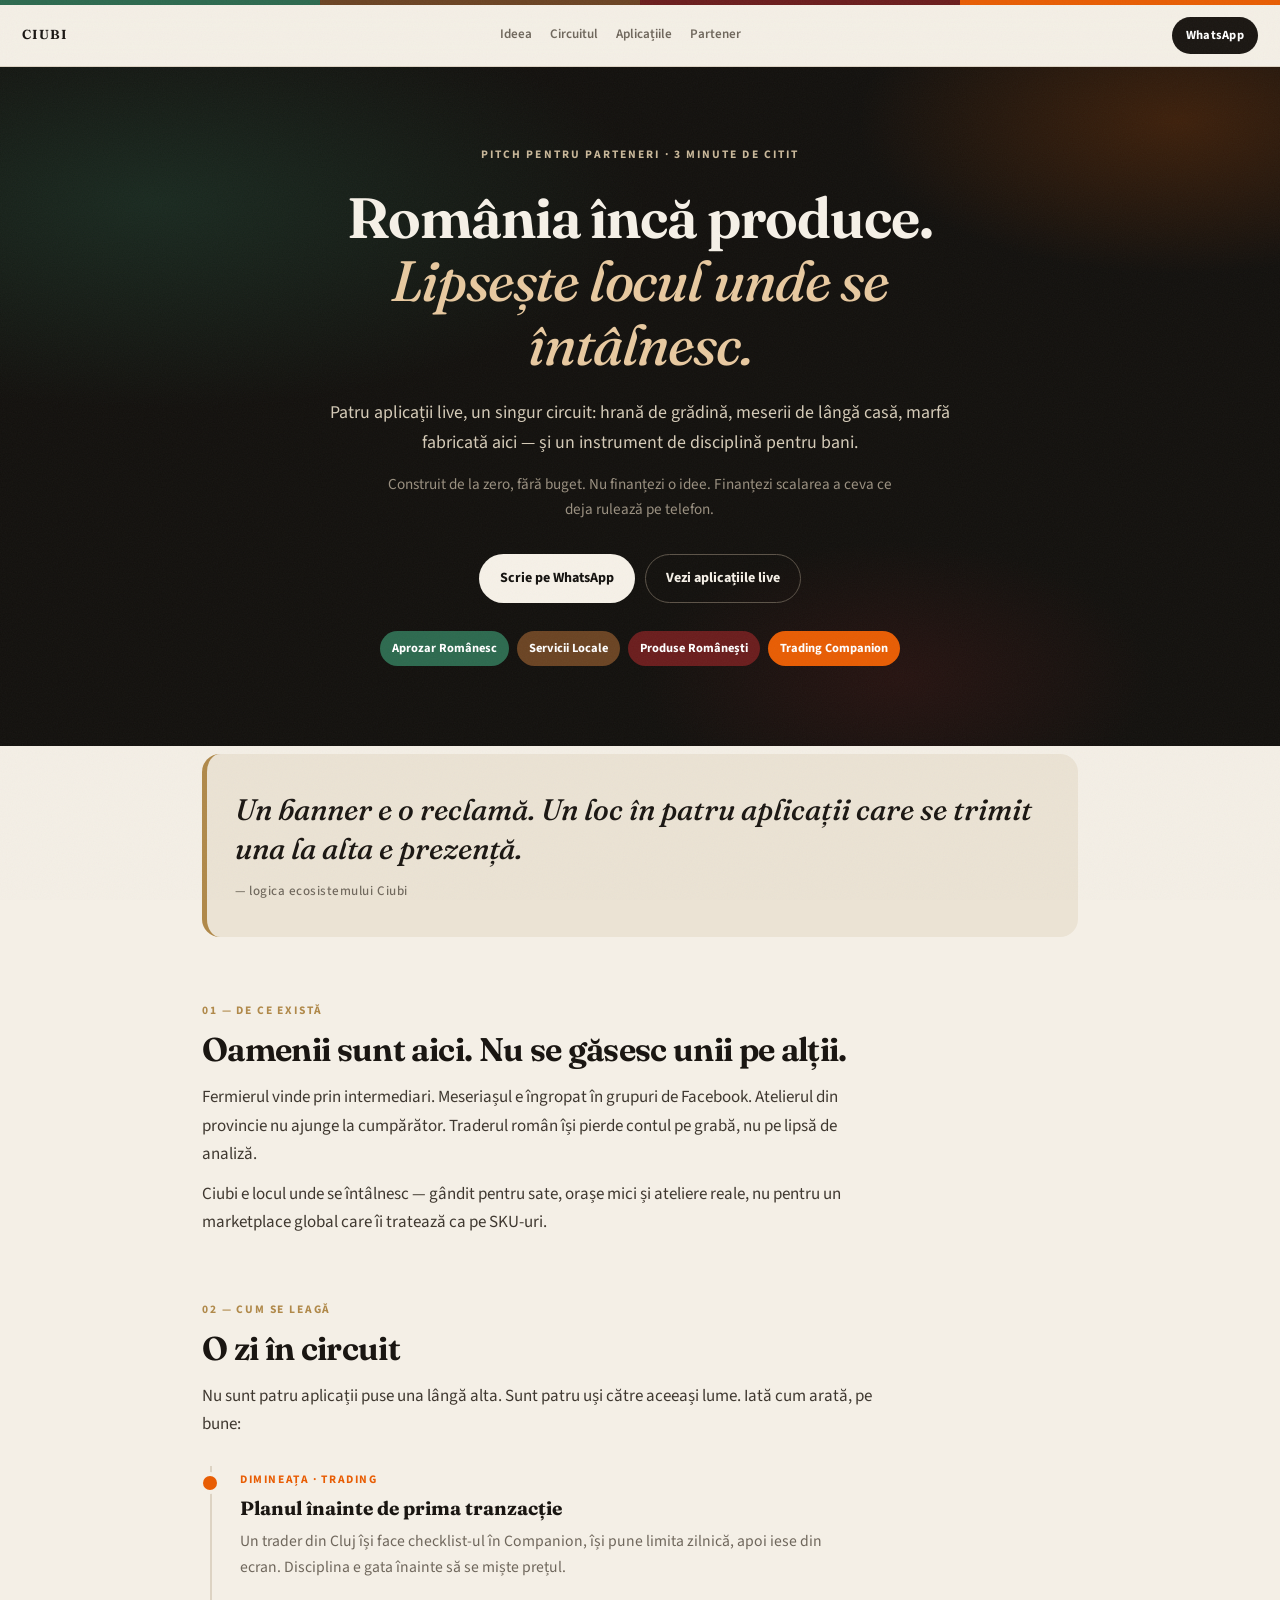
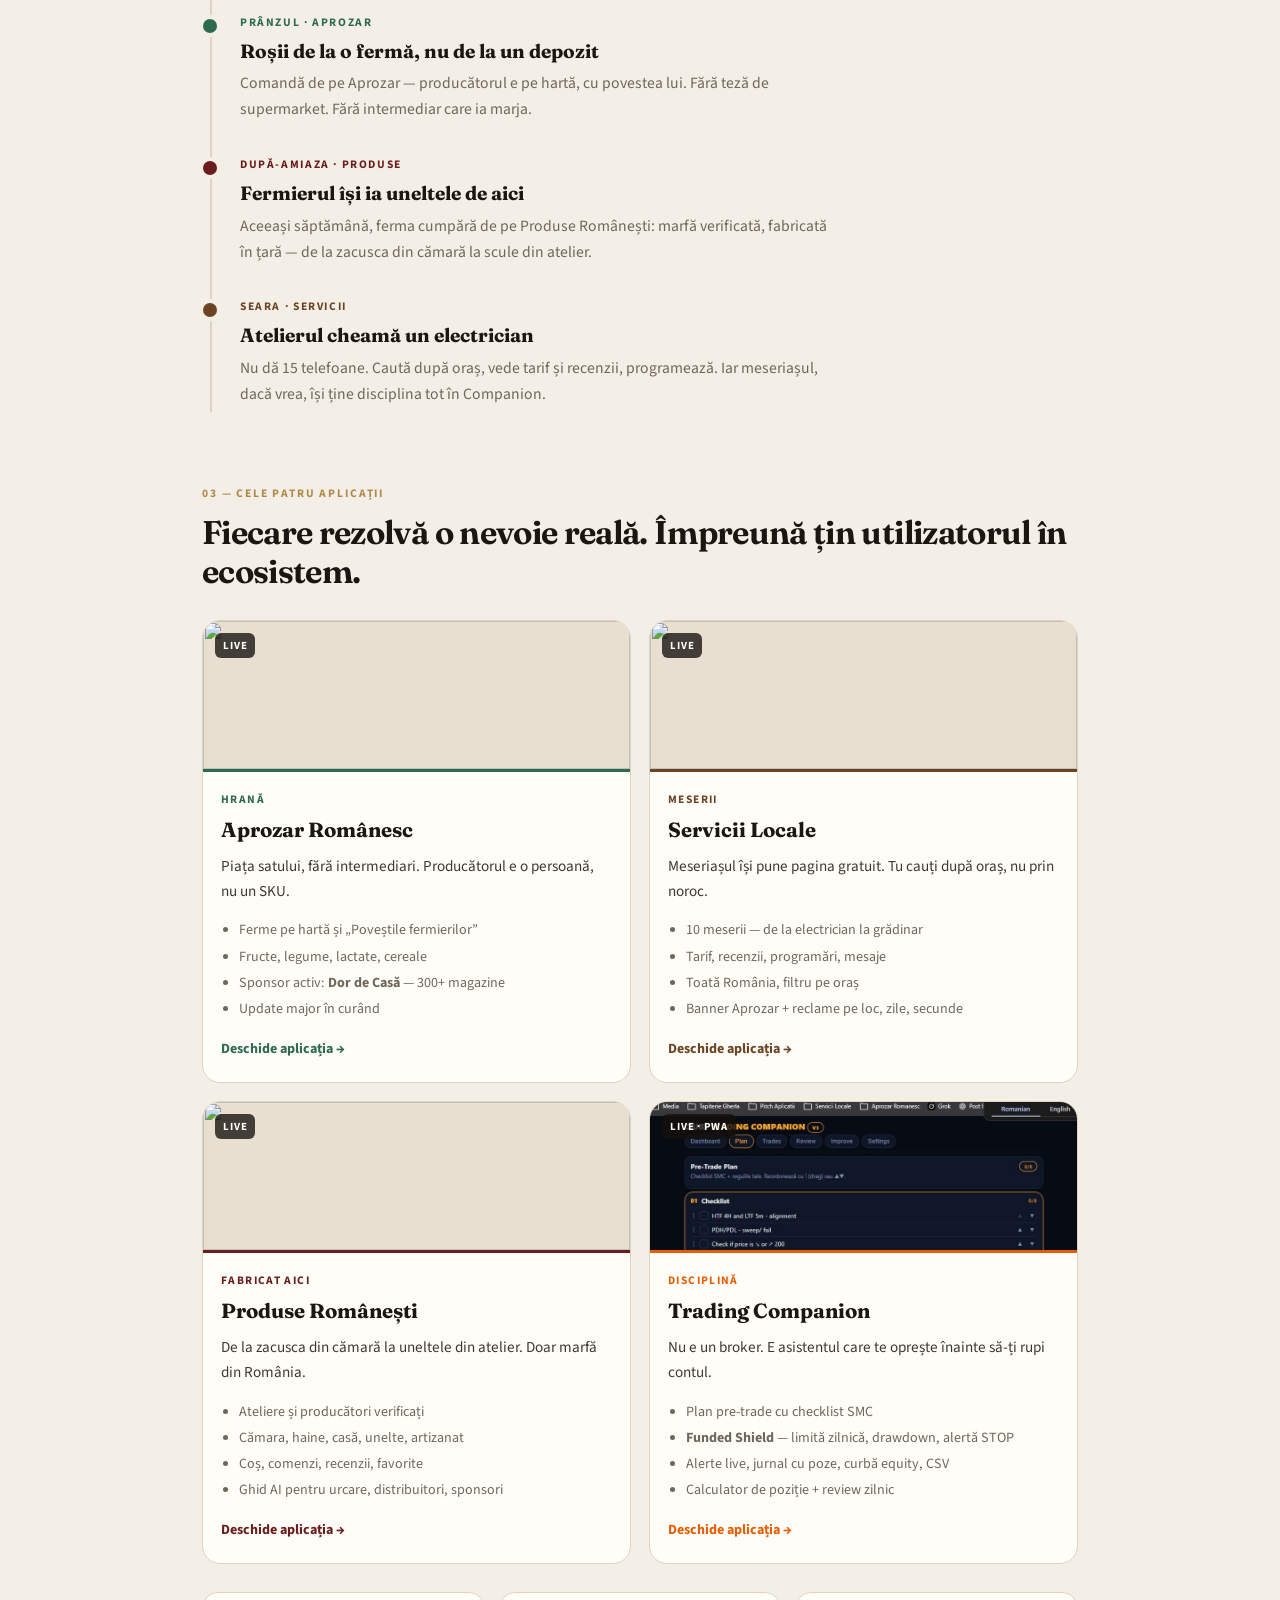
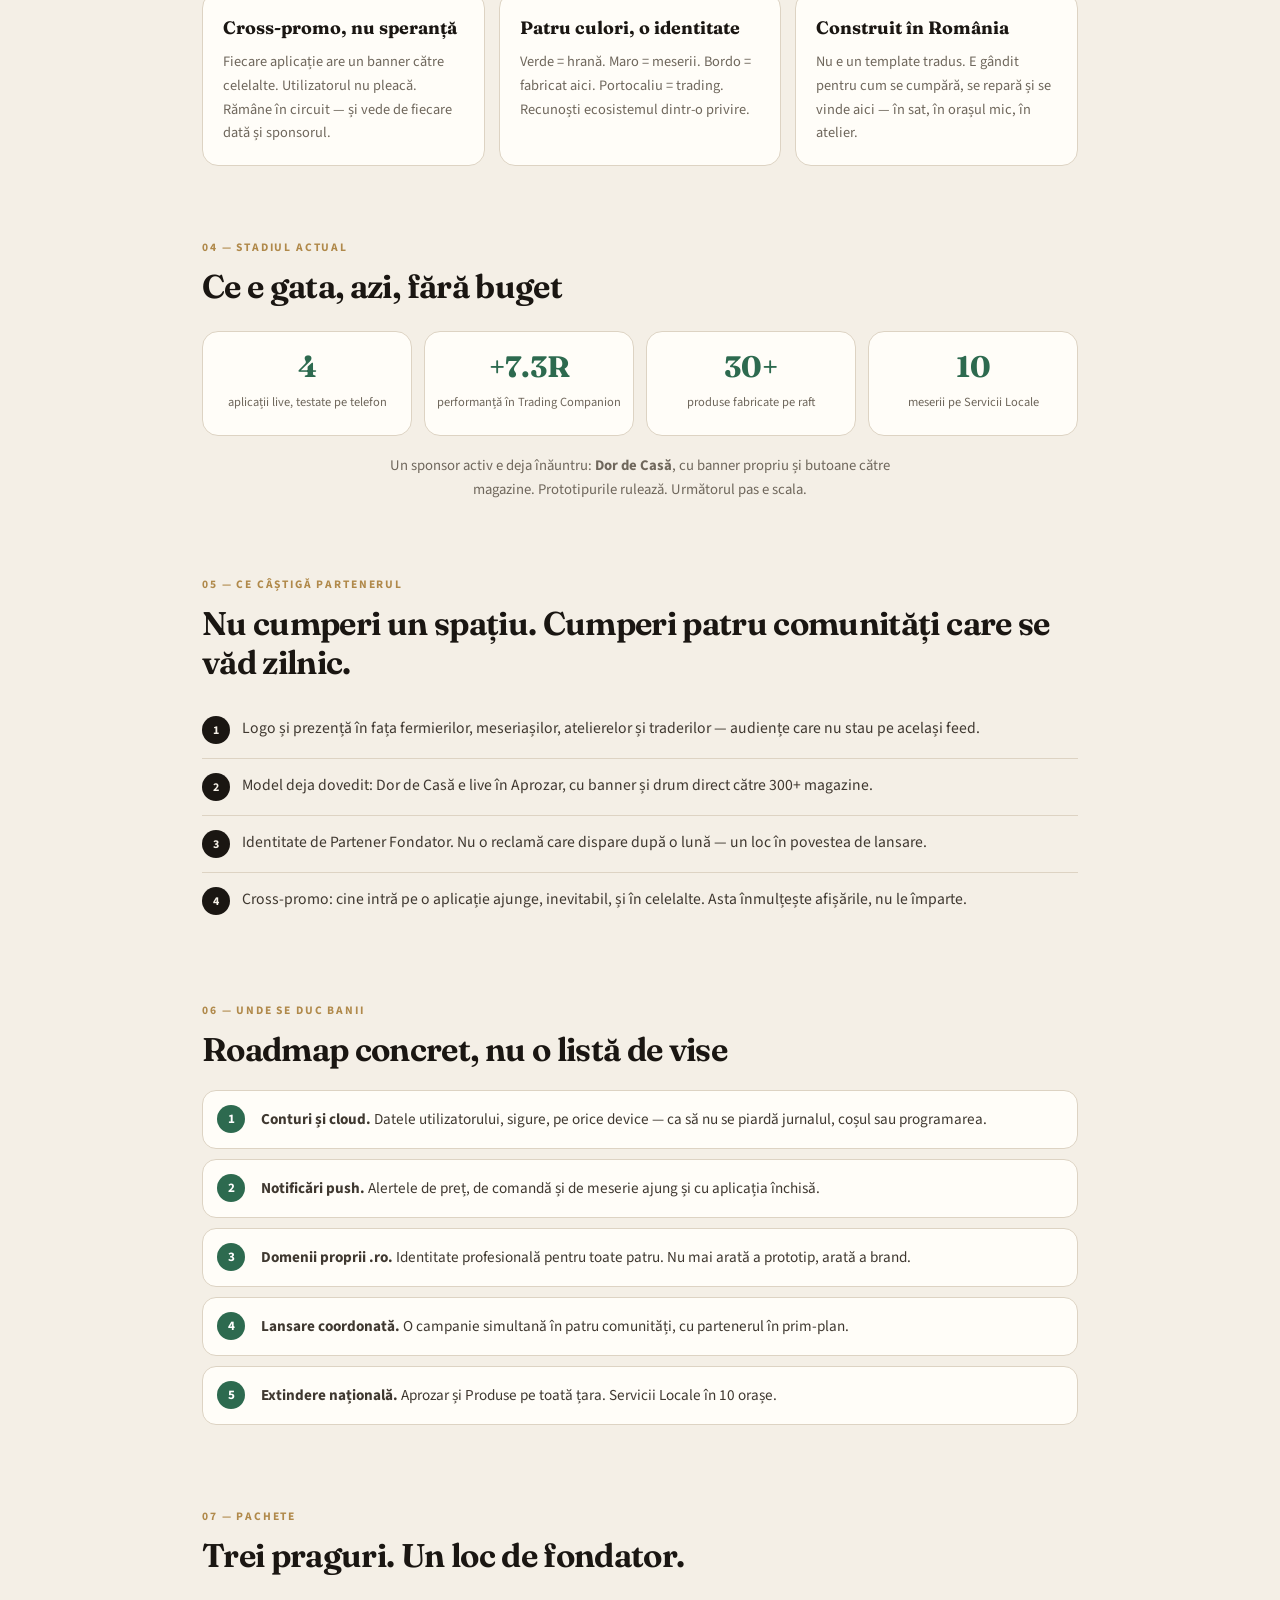
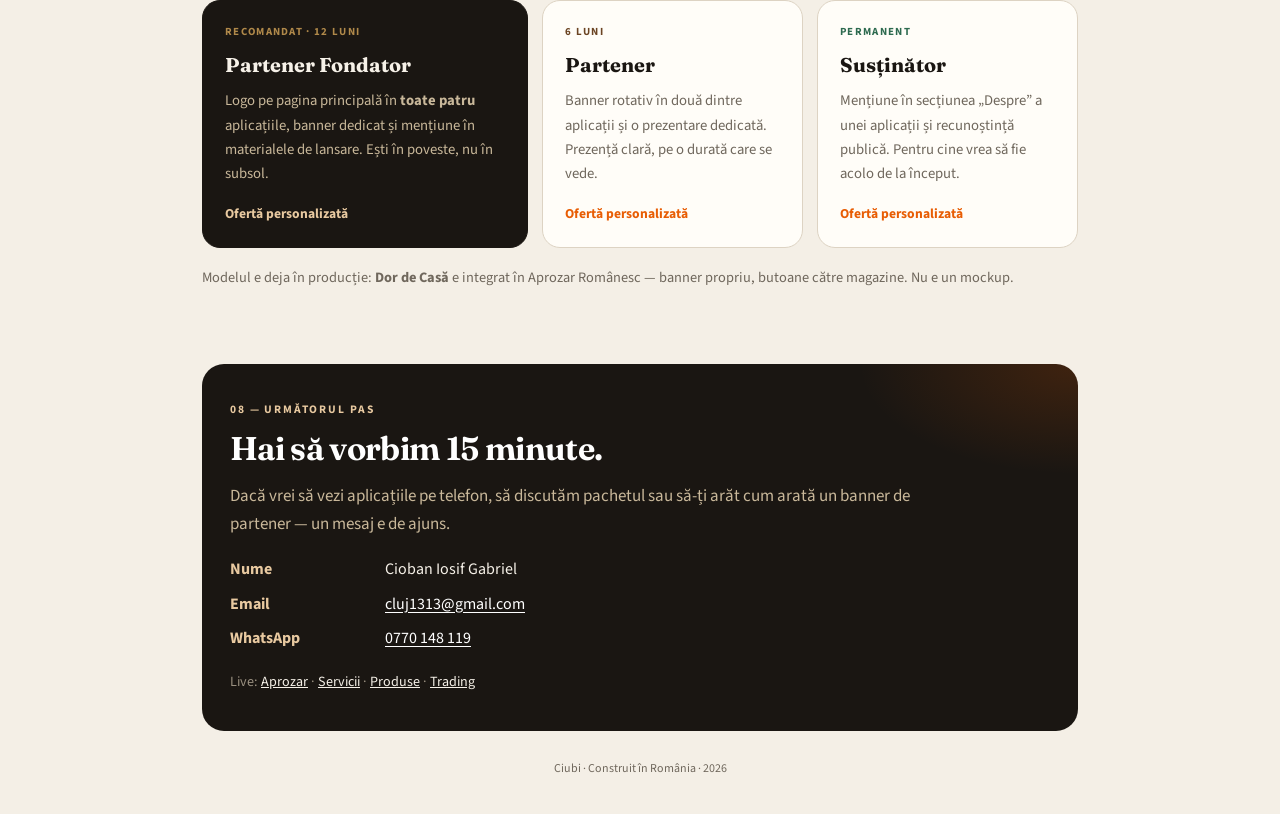
==== Pitch/index.html @ 78413bed "Pitch editorial pr8: poveste, tipografie, link /Pitch/" ====
<!DOCTYPE html>
<html lang="ro">
<head>
<meta charset="UTF-8">
<meta name="viewport" content="width=device-width, initial-scale=1.0">
<title>Ciubi — Pitch pentru parteneri</title>
<meta http-equiv="refresh" content="0;url=../?v=pr8">
<link rel="canonical" href="../?v=pr8">
<script>location.replace("../?v=pr8");</script>
</head>
<body>
<p><a href="../?v=pr8">Deschide Pitch Ciubi</a></p>
</body>
</html>
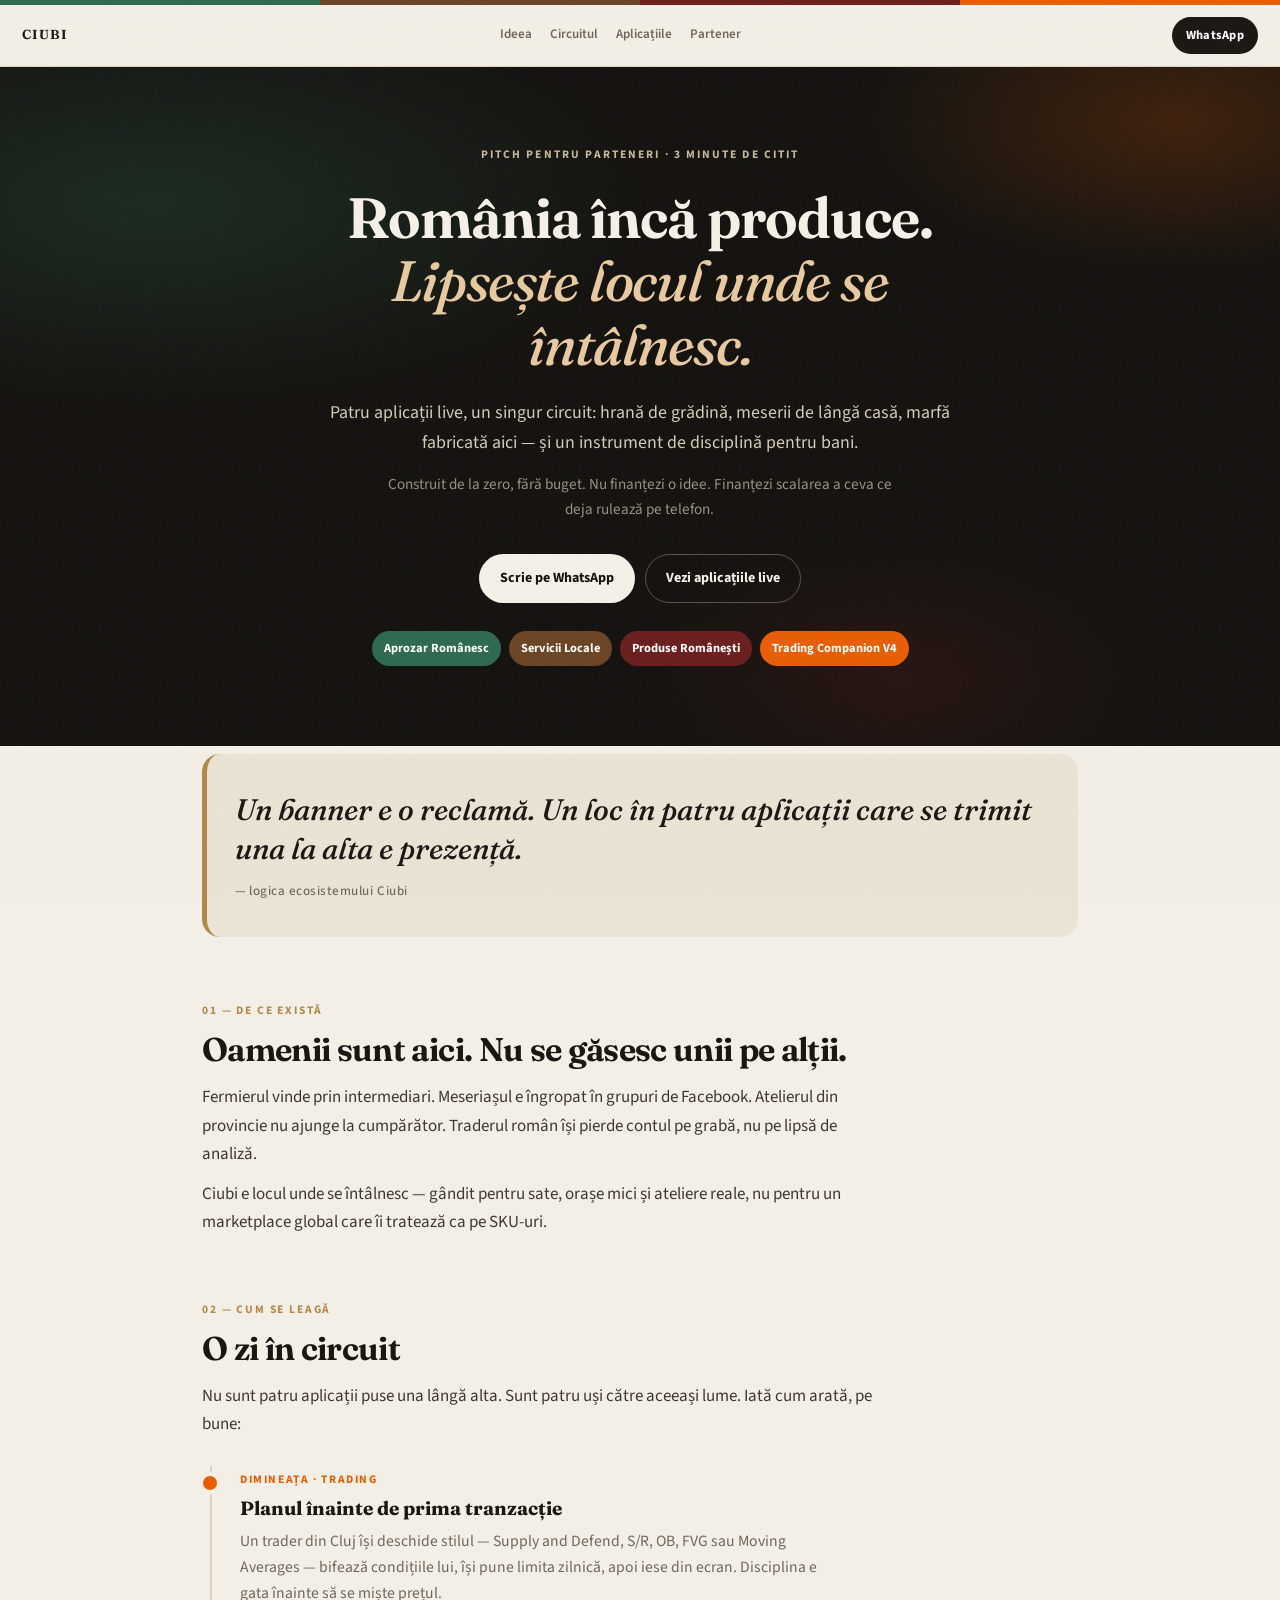
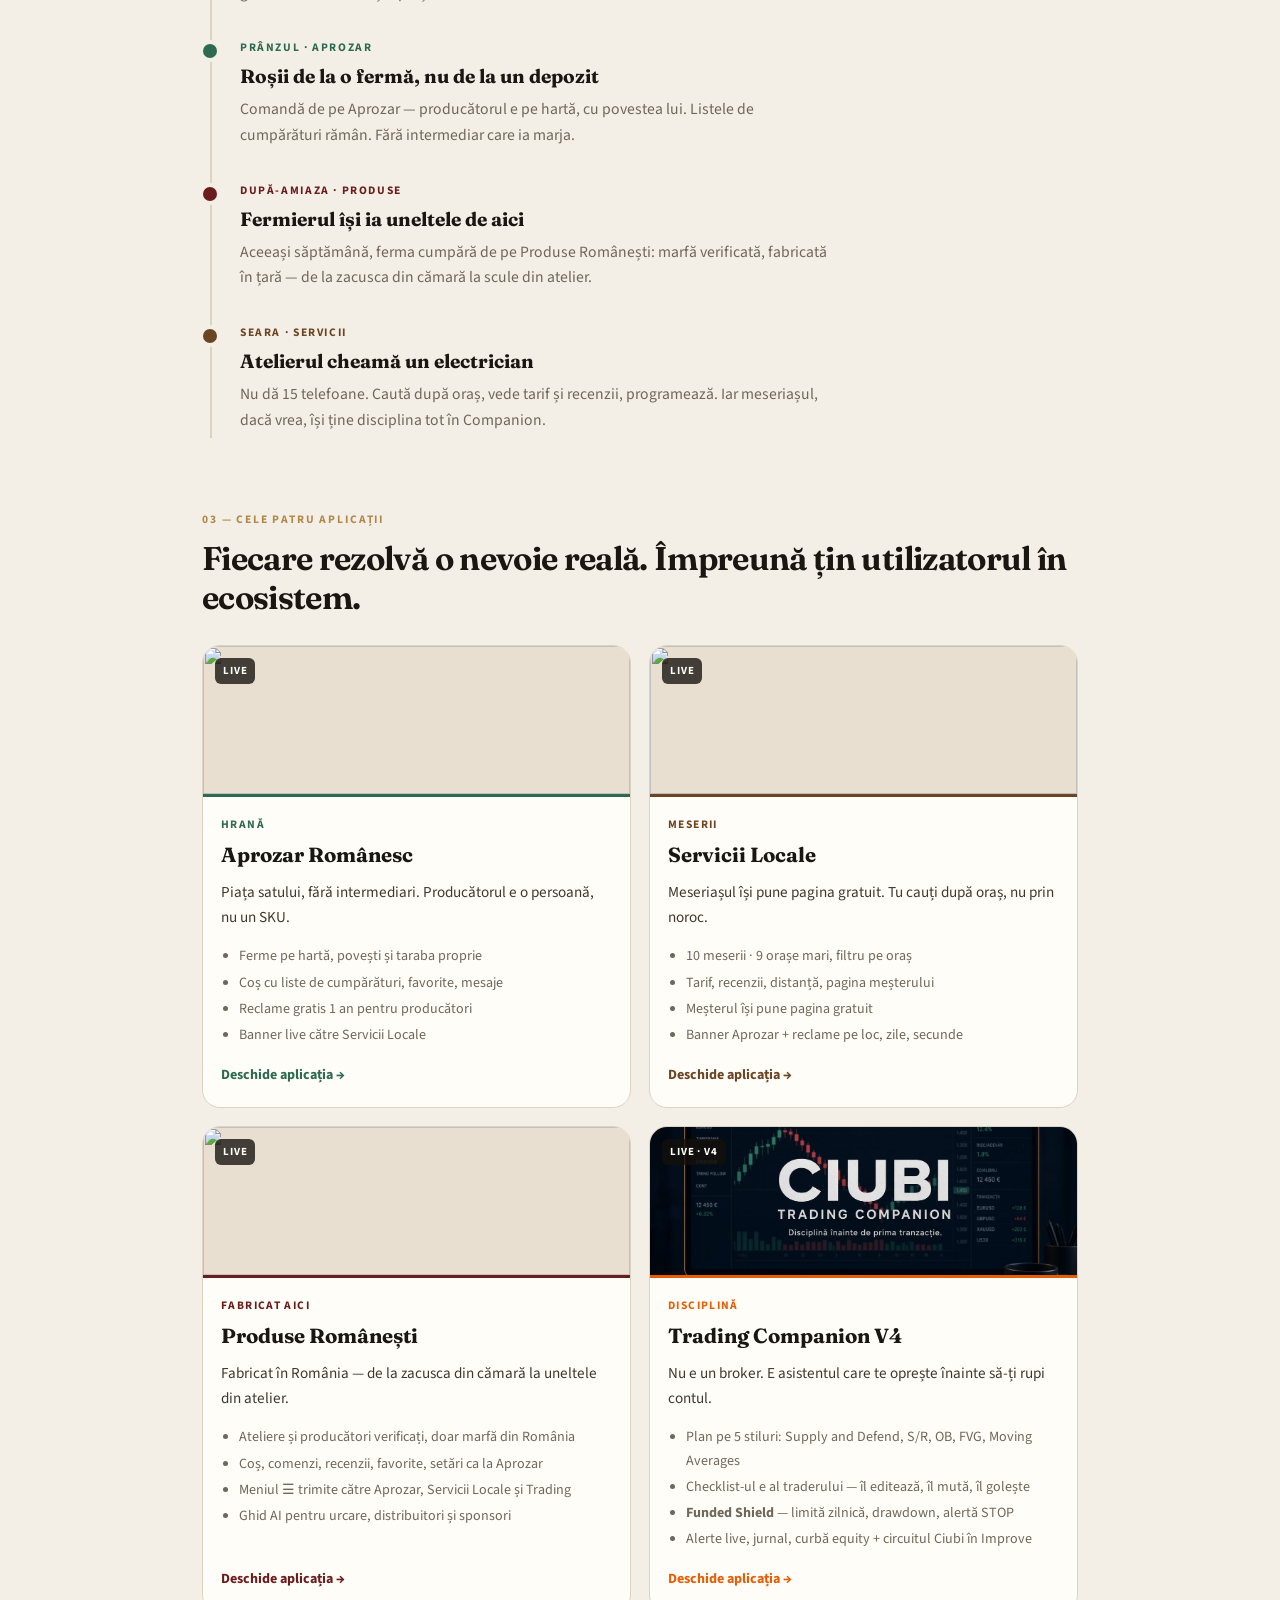
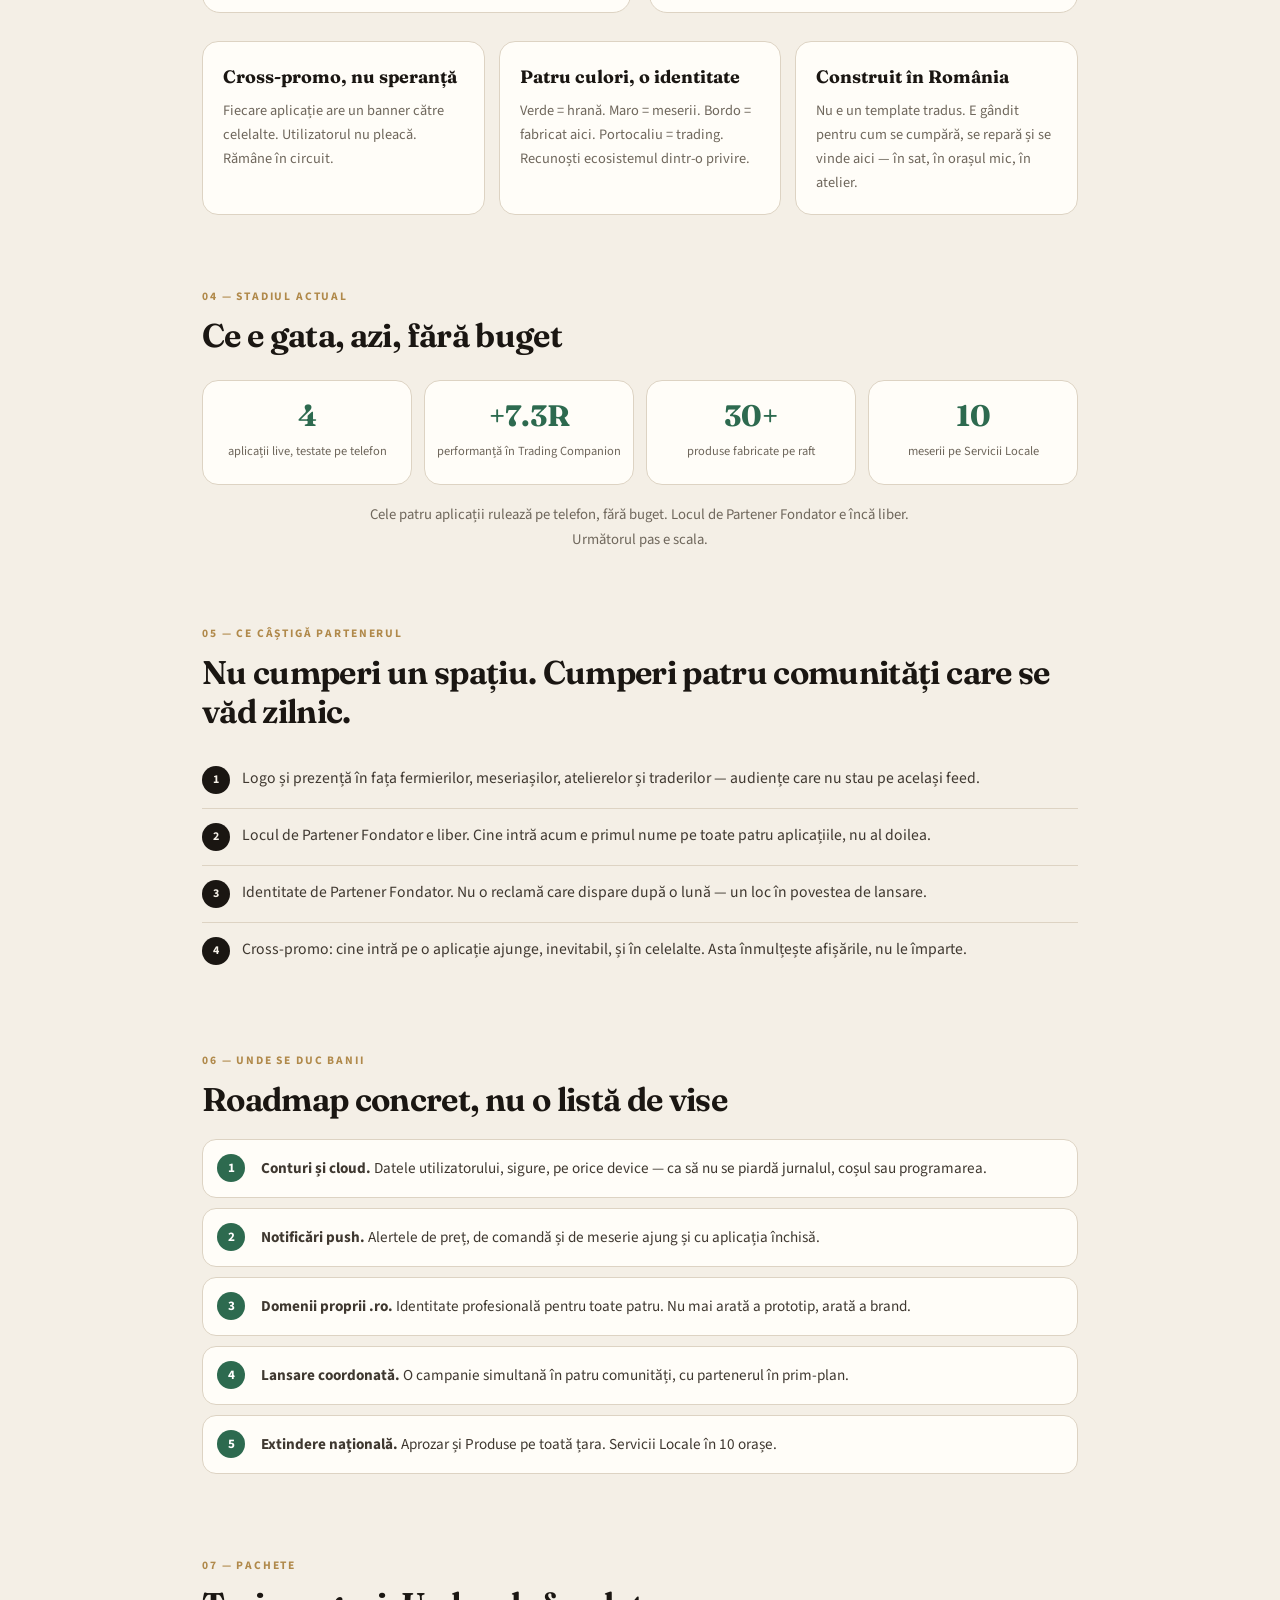
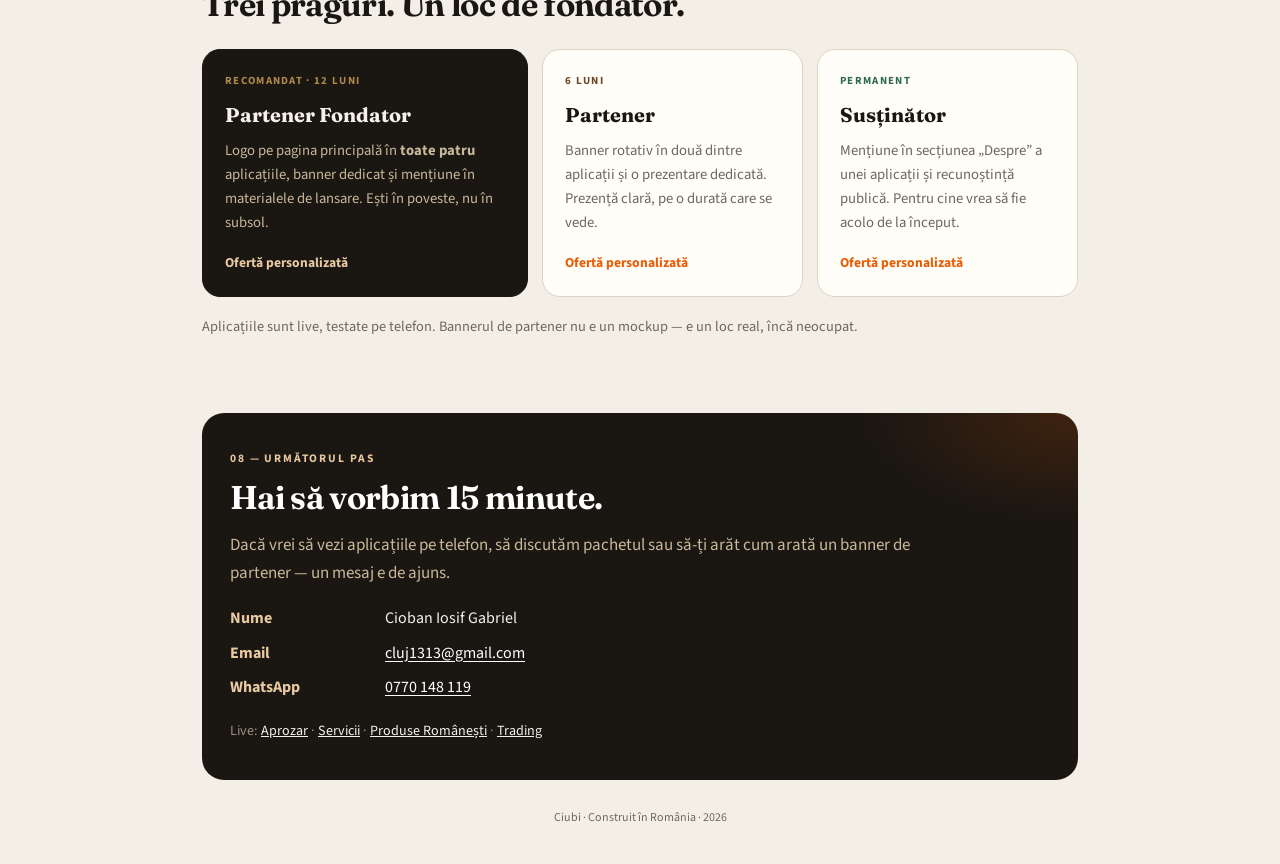
==== commit 1ea0864f: "Pitch pr13: Trading Companion V4 Cover nou, plan pe 5 stiluri, checklist-ul traderului, circuitul Ci" ====
--- a/Pitch/index.html
+++ b/Pitch/index.html
@@ -4,11 +4,11 @@
 <meta charset="UTF-8">
 <meta name="viewport" content="width=device-width, initial-scale=1.0">
 <title>Ciubi — Pitch pentru parteneri</title>
-<meta http-equiv="refresh" content="0;url=../?v=pr8">
-<link rel="canonical" href="../?v=pr8">
-<script>location.replace("../?v=pr8");</script>
+<meta http-equiv="refresh" content="0;url=../?v=pr13">
+<link rel="canonical" href="../?v=pr13">
+<script>location.replace("../?v=pr13");</script>
 </head>
 <body>
-<p><a href="../?v=pr8">Deschide Pitch Ciubi</a></p>
+<p><a href="../?v=pr13">Deschide Pitch Ciubi</a></p>
 </body>
 </html>
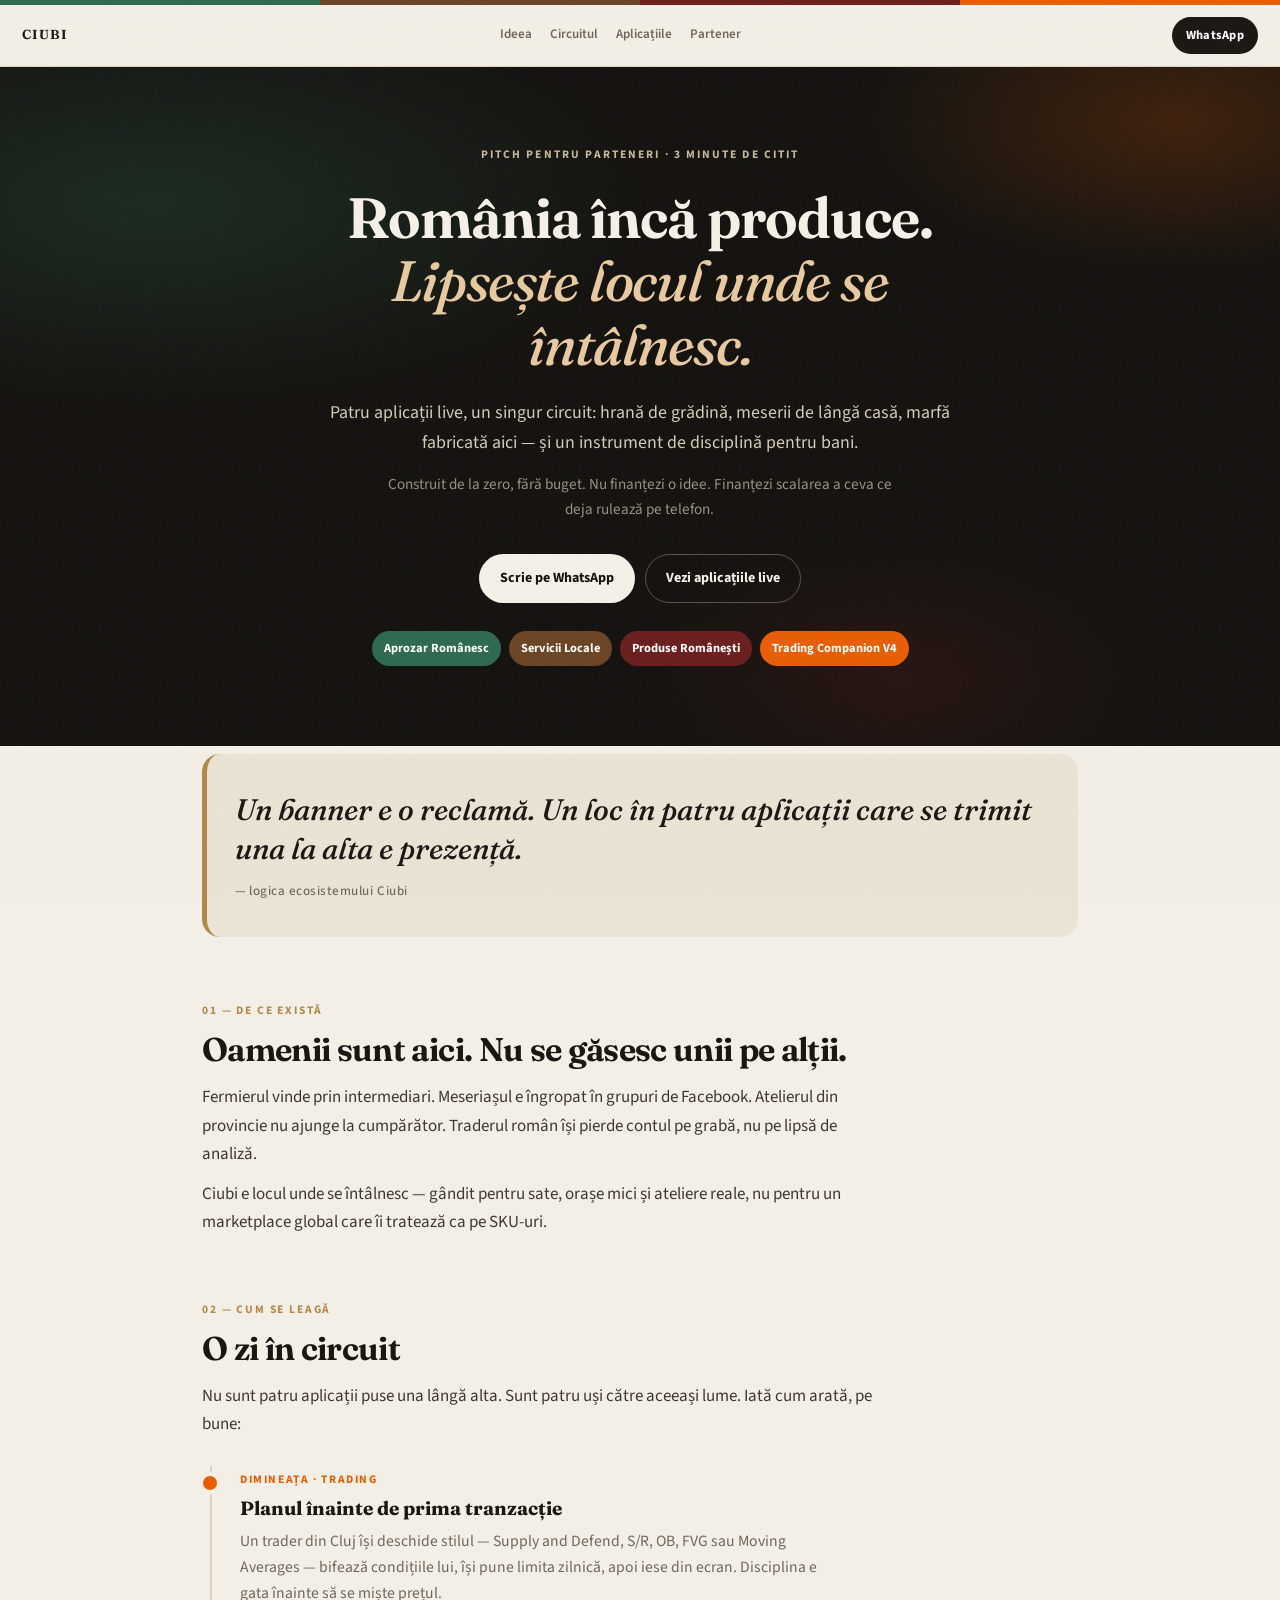
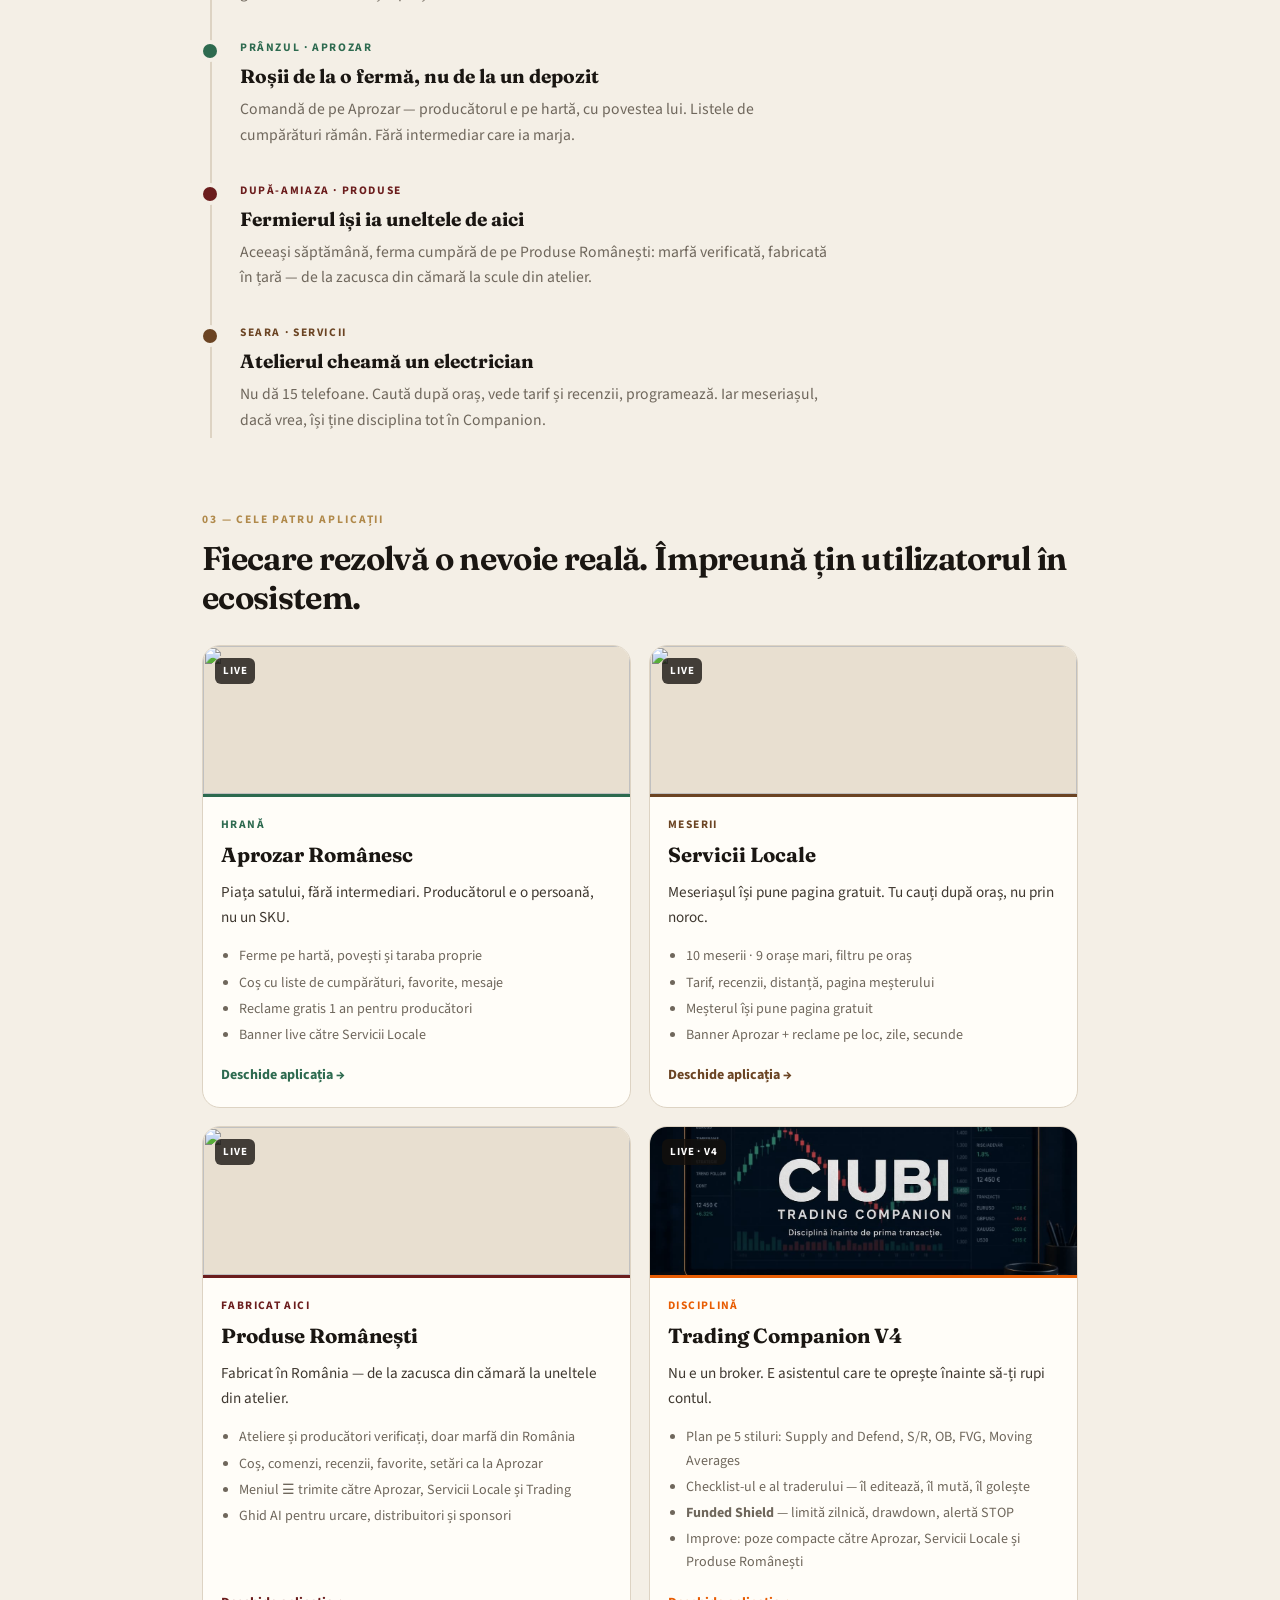
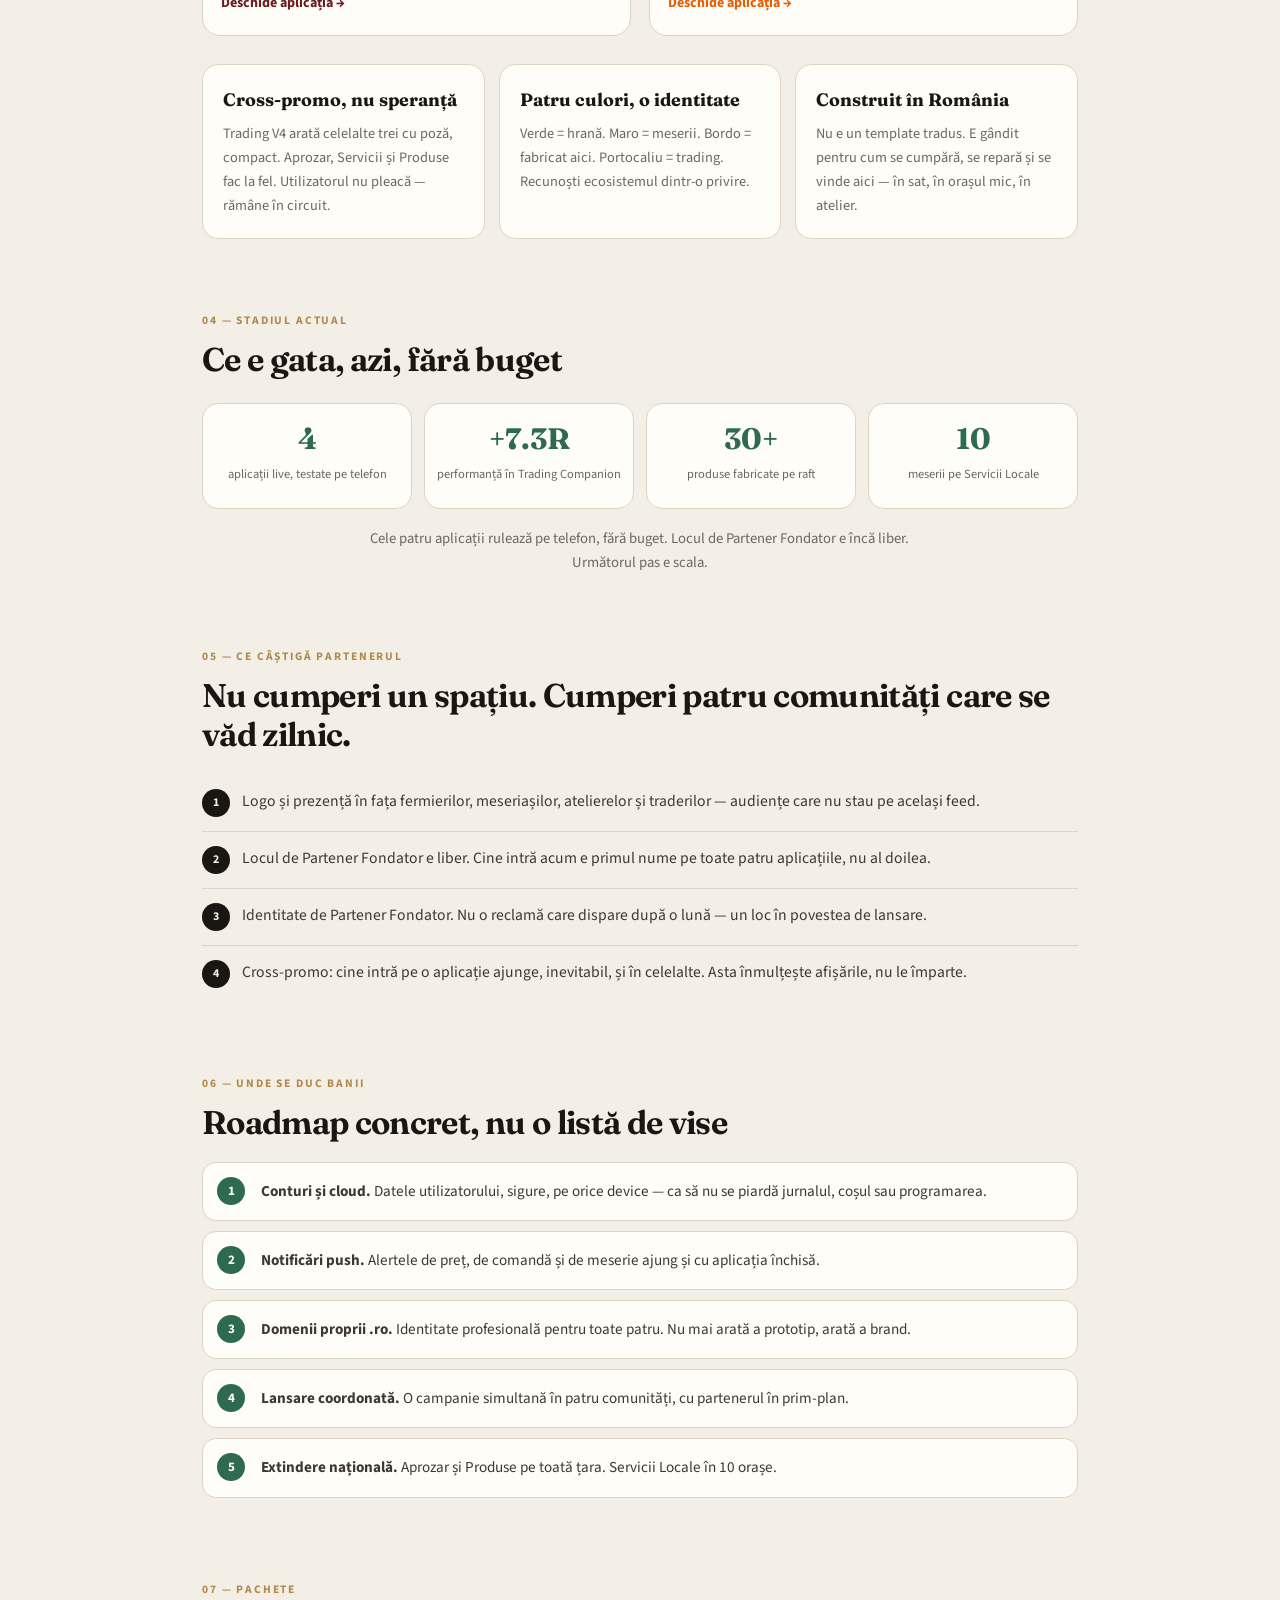
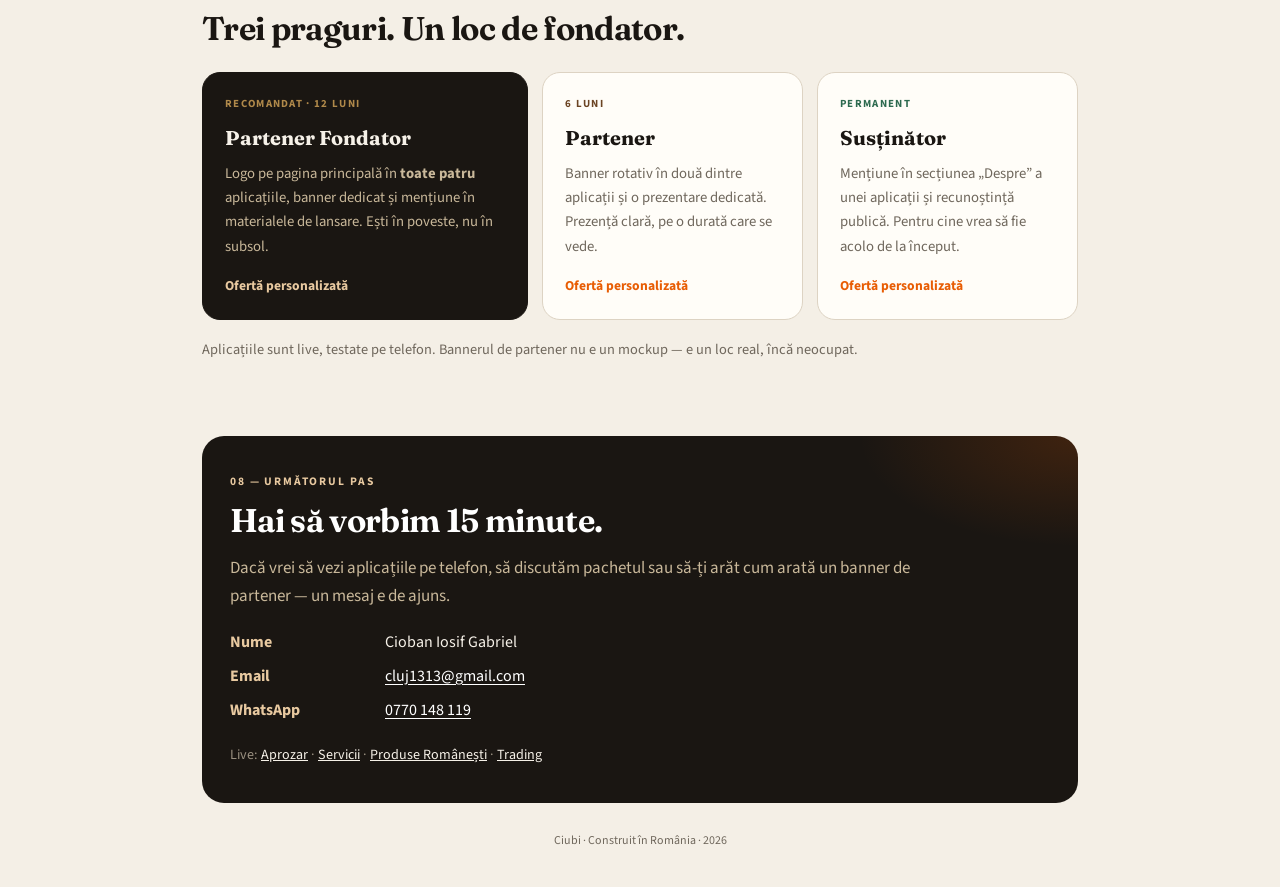
==== commit e9290202: "Pitch pr14: V4 live, poze compacte în Improve Plan pe 5 stiluri, checklist-ul traderului, circuitul " ====
--- a/Pitch/index.html
+++ b/Pitch/index.html
@@ -4,11 +4,11 @@
 <meta charset="UTF-8">
 <meta name="viewport" content="width=device-width, initial-scale=1.0">
 <title>Ciubi — Pitch pentru parteneri</title>
-<meta http-equiv="refresh" content="0;url=../?v=pr13">
-<link rel="canonical" href="../?v=pr13">
-<script>location.replace("../?v=pr13");</script>
+<meta http-equiv="refresh" content="0;url=../?v=pr14">
+<link rel="canonical" href="../?v=pr14">
+<script>location.replace("../?v=pr14");</script>
 </head>
 <body>
-<p><a href="../?v=pr13">Deschide Pitch Ciubi</a></p>
+<p><a href="../?v=pr14">Deschide Pitch Ciubi</a></p>
 </body>
 </html>
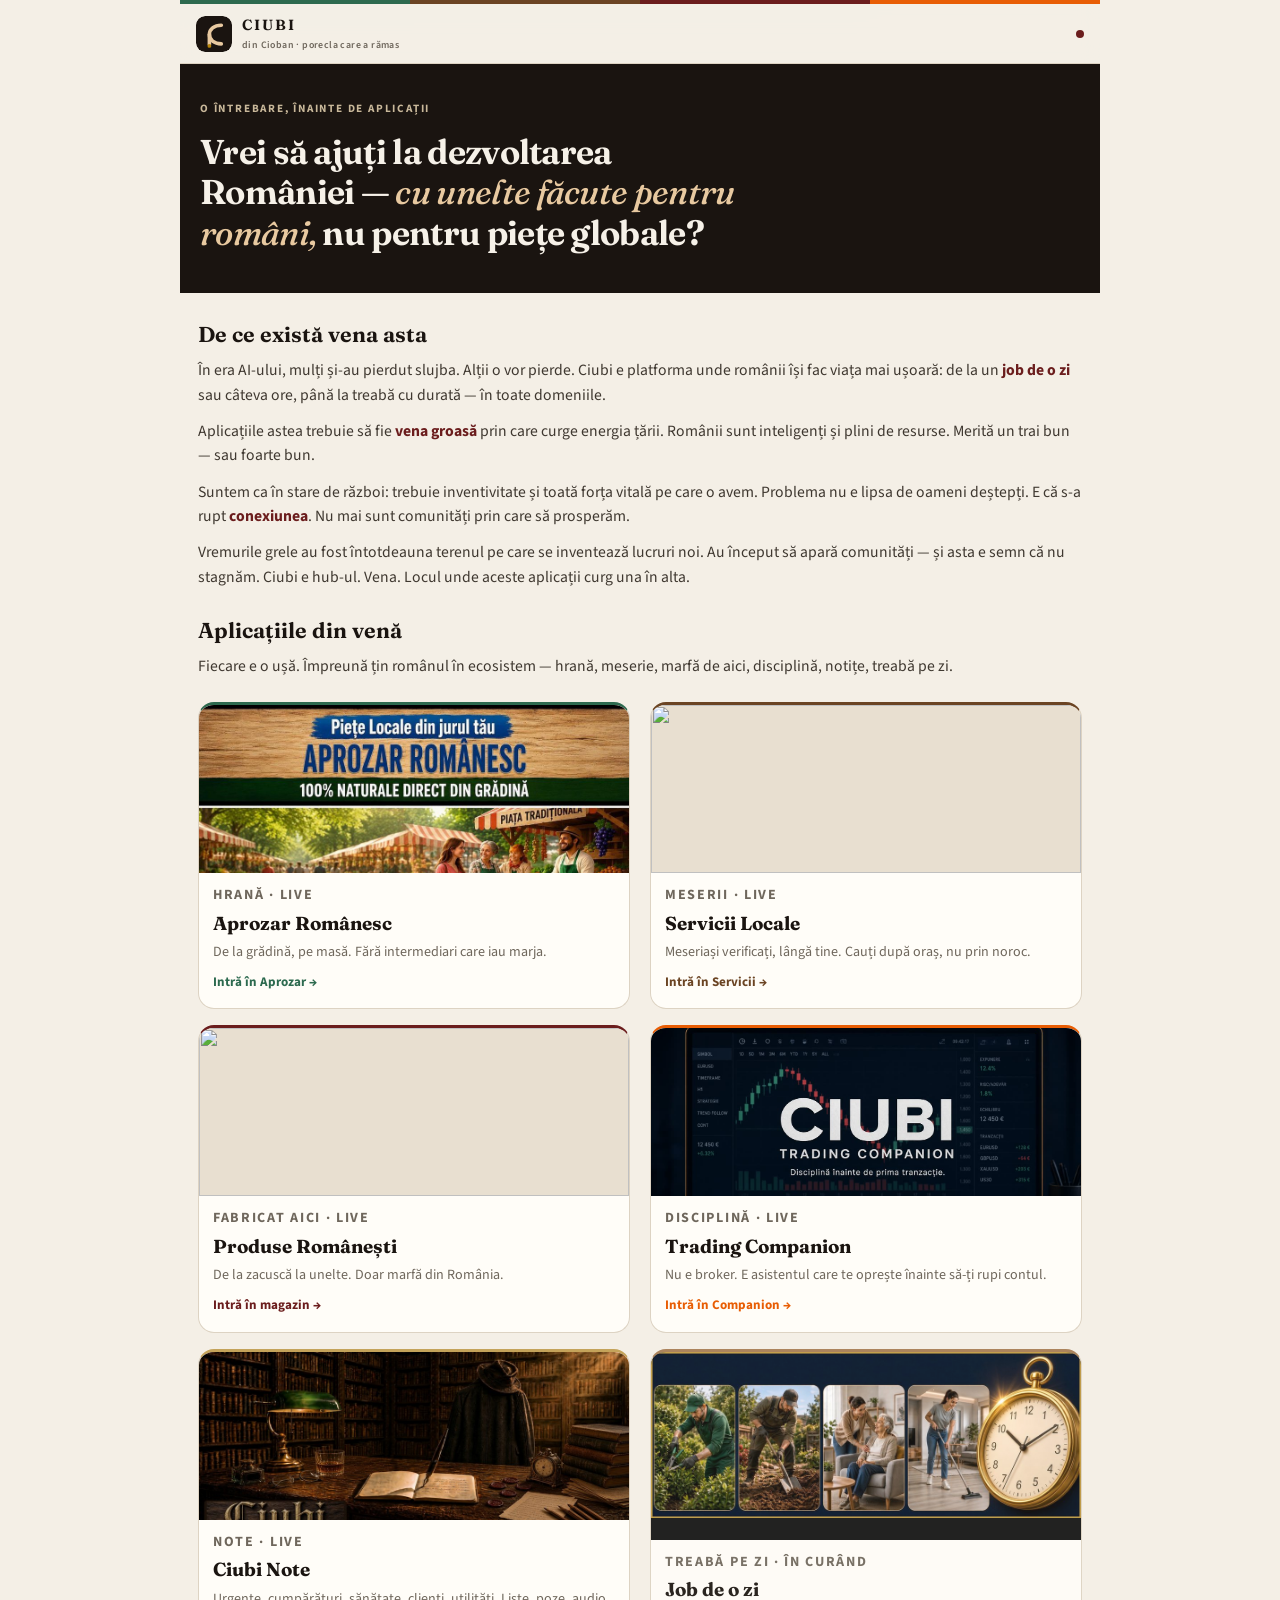
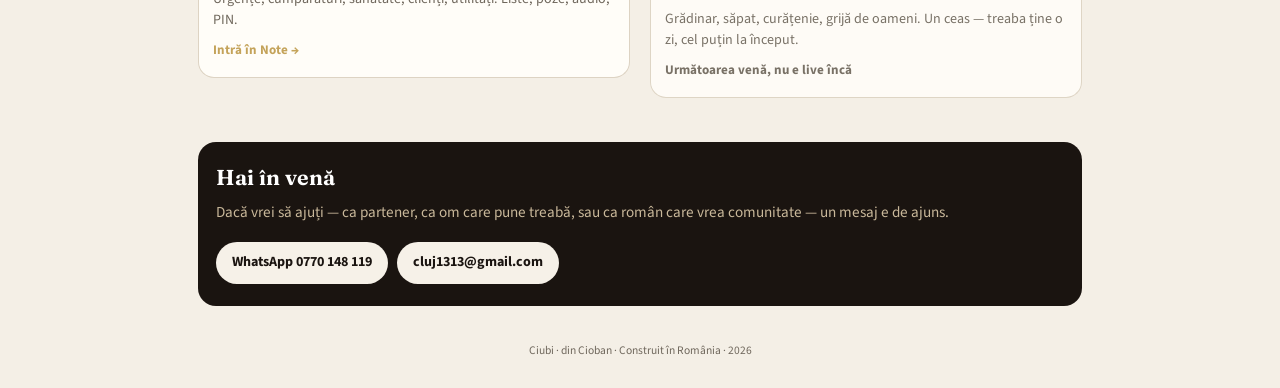
==== commit b2648061: "Secret Menu phase 1: bump Pitch redirect cache-bust to secret1" ====
--- a/Pitch/index.html
+++ b/Pitch/index.html
@@ -4,11 +4,11 @@
 <meta charset="UTF-8">
 <meta name="viewport" content="width=device-width, initial-scale=1.0">
 <title>Ciubi — Pitch pentru parteneri</title>
-<meta http-equiv="refresh" content="0;url=../?v=pr14">
-<link rel="canonical" href="../?v=pr14">
-<script>location.replace("../?v=pr14");</script>
+<meta http-equiv="refresh" content="0;url=../?v=secret1">
+<link rel="canonical" href="../?v=secret1">
+<script>location.replace("../?v=secret1");</script>
 </head>
 <body>
-<p><a href="../?v=pr14">Deschide Pitch Ciubi</a></p>
+<p><a href="../?v=secret1">Deschide Pitch Ciubi</a></p>
 </body>
 </html>
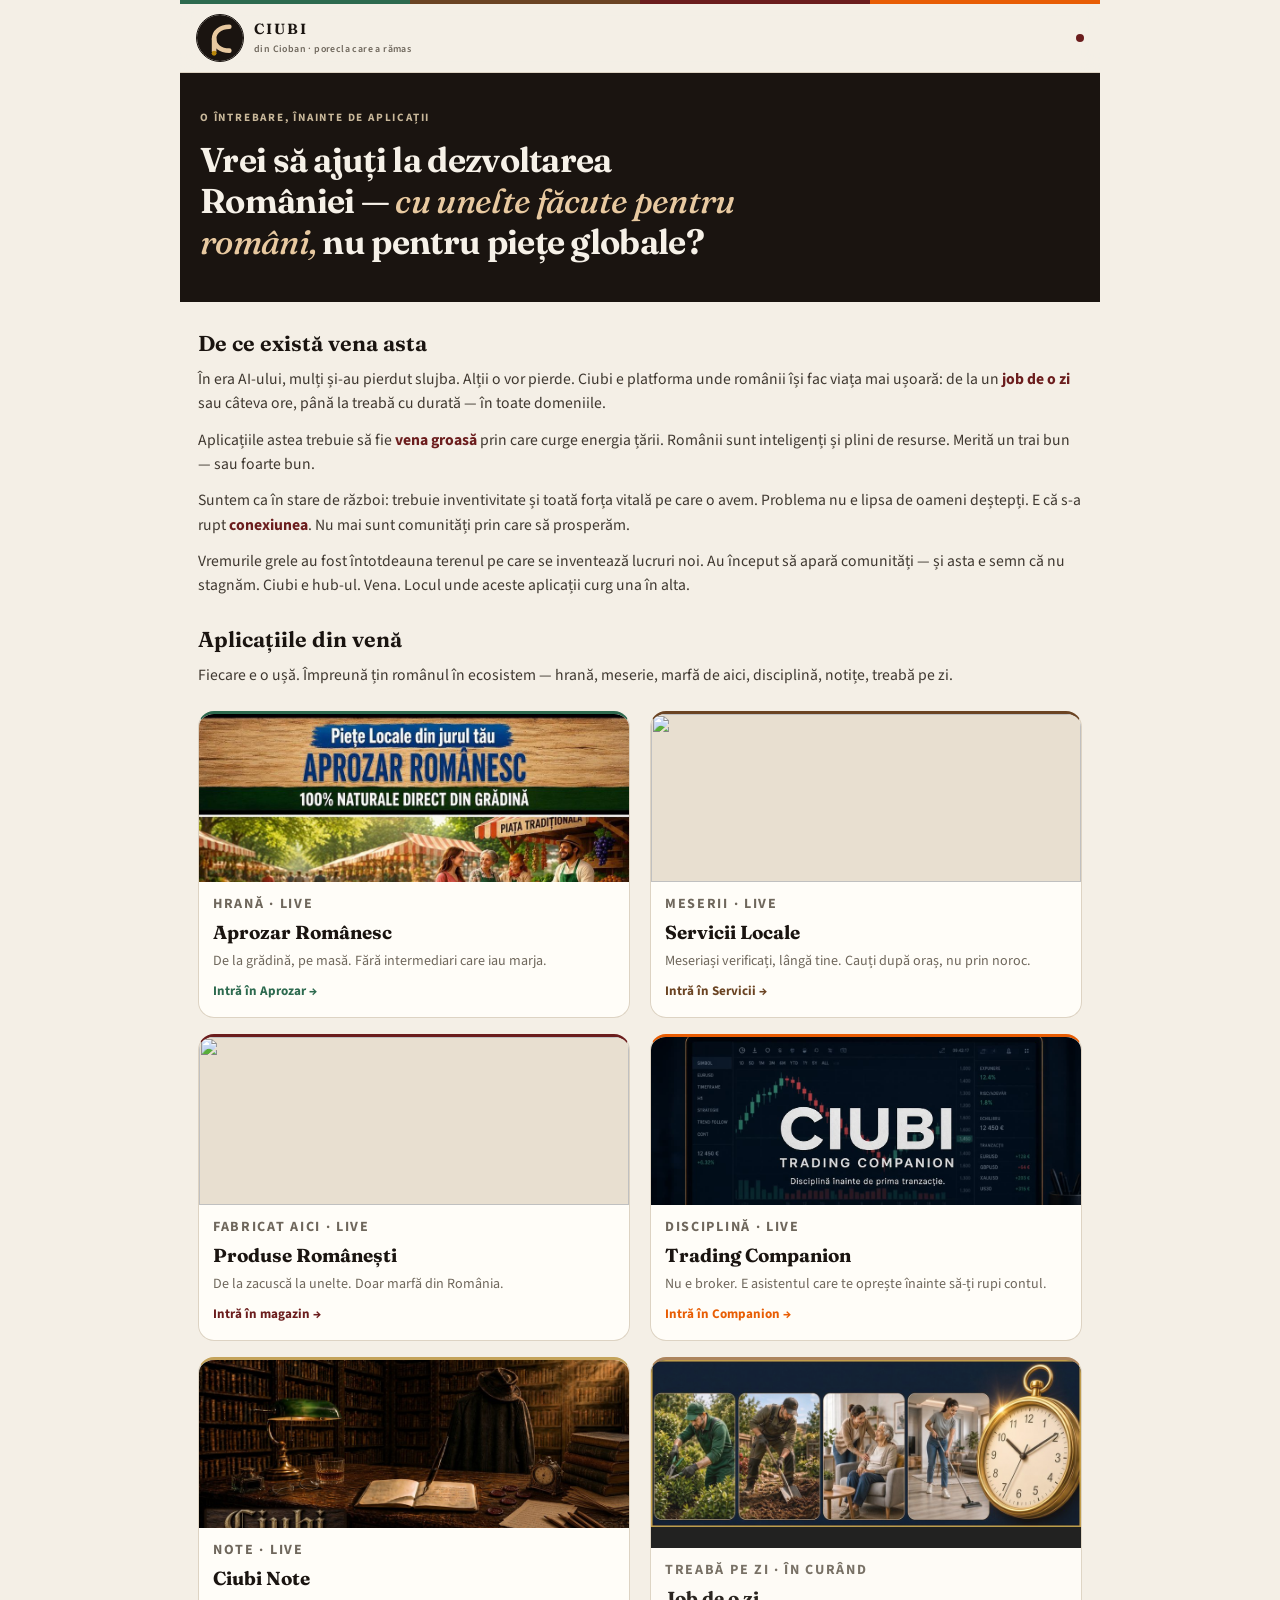
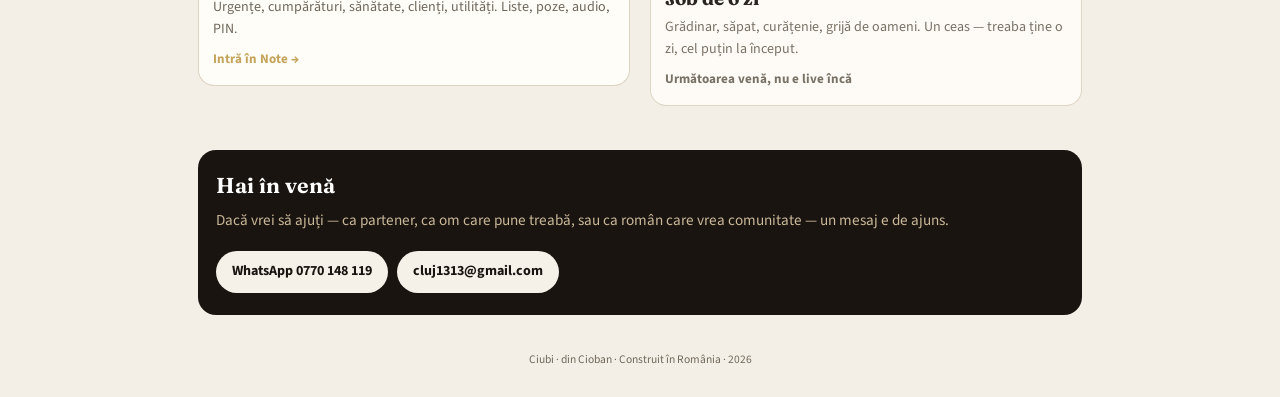
==== commit 77c8457d: "Header CSS: 48px round lion logo with dark ring" ====
--- a/Pitch/index.html
+++ b/Pitch/index.html
@@ -4,11 +4,11 @@
 <meta charset="UTF-8">
 <meta name="viewport" content="width=device-width, initial-scale=1.0">
 <title>Ciubi — Pitch pentru parteneri</title>
-<meta http-equiv="refresh" content="0;url=../?v=secret1">
-<link rel="canonical" href="../?v=secret1">
-<script>location.replace("../?v=secret1");</script>
+<meta http-equiv="refresh" content="0;url=../?v=lion1">
+<link rel="canonical" href="../?v=lion1">
+<script>location.replace("../?v=lion1");</script>
 </head>
 <body>
-<p><a href="../?v=secret1">Deschide Pitch Ciubi</a></p>
+<p><a href="../?v=lion1">Deschide Pitch Ciubi</a></p>
 </body>
 </html>
